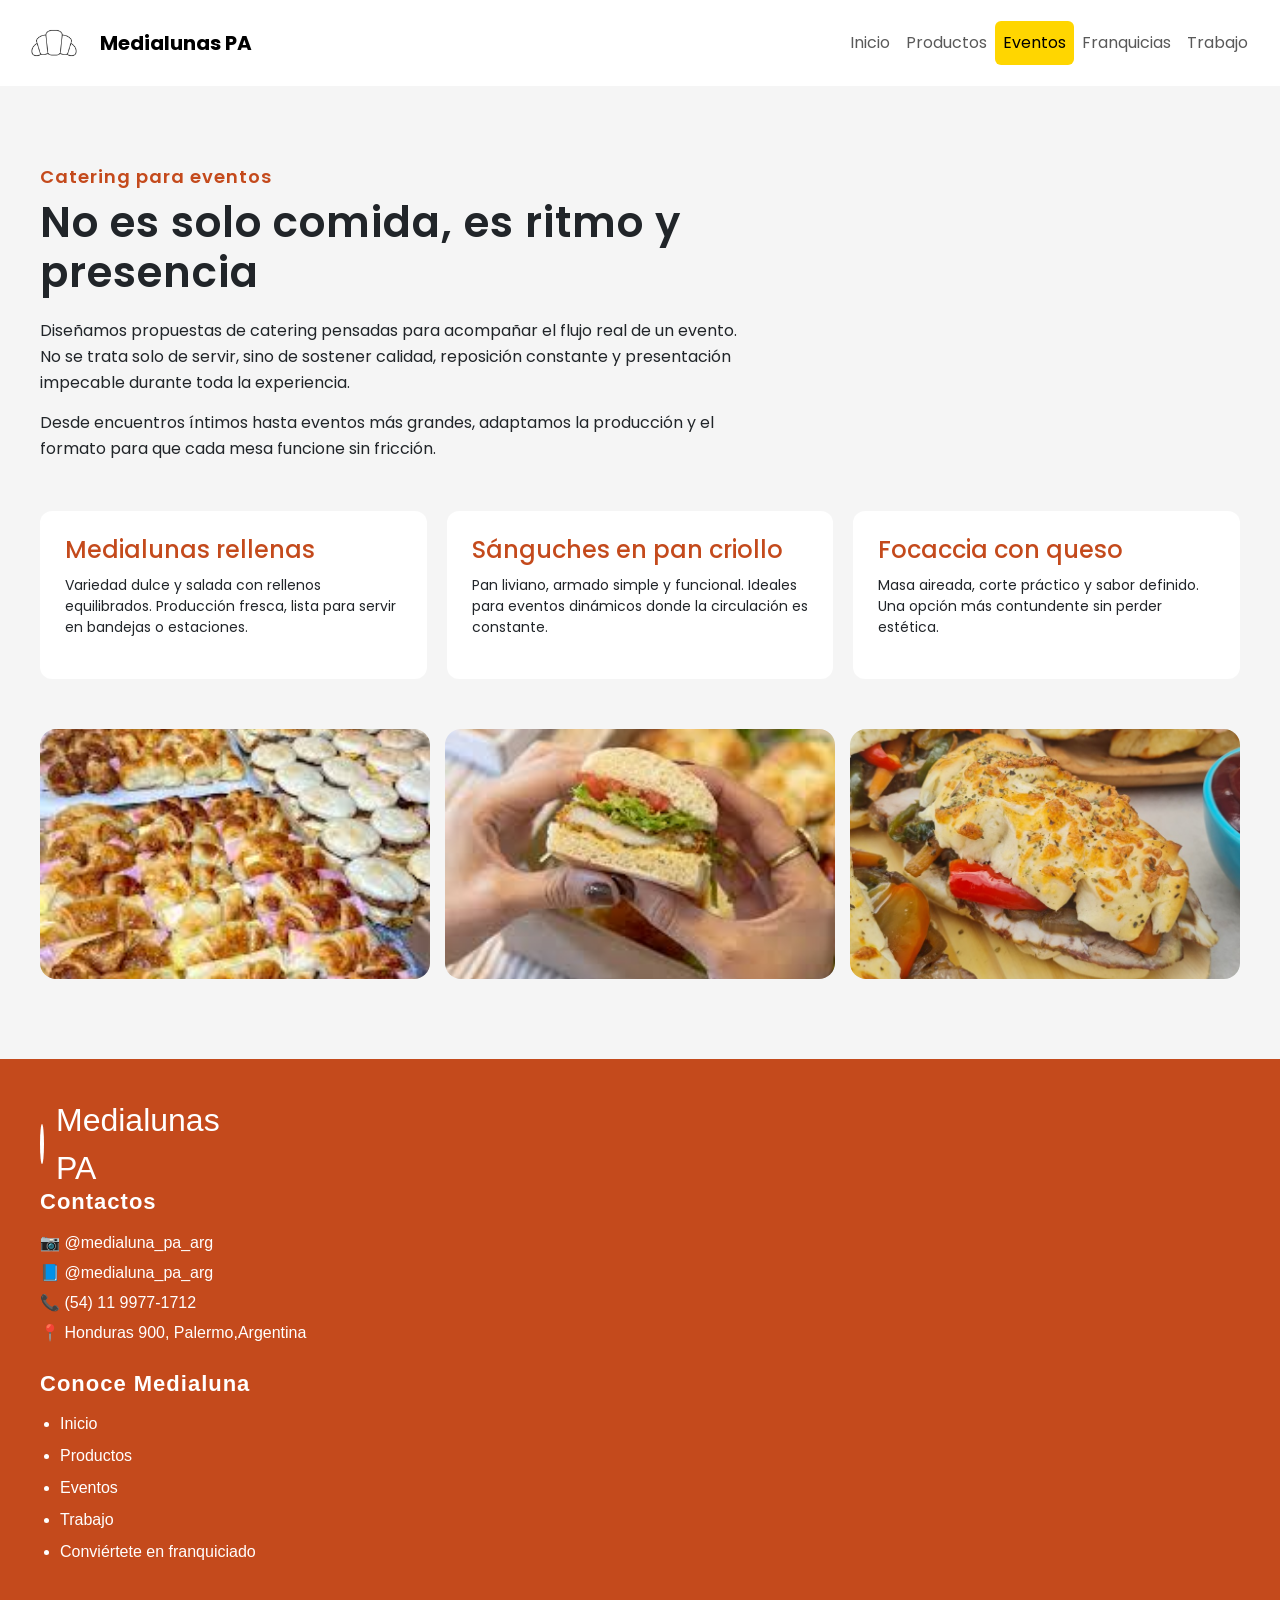
==== Pre entrega 1 Celi/pages/eventos.html @ 1284c1fe "Primer commit" ====
<!DOCTYPE html>
<html lang="es">

<head>
  <meta charset="UTF-8">
  <meta name="description" content="">
  <meta name="viewport" content="width=device-width, initial-scale=1.0">
  <title>MEDIALUNAS PA</title>
  <!-- CSS -->
  <link href="https://cdn.jsdelivr.net/npm/bootstrap@5.3.8/dist/css/bootstrap.min.css" rel="stylesheet">
  <link rel="stylesheet" href="../css/main.css">
  <link href="https://fonts.googleapis.com/css2?family=Poppins:wght@300;400;600&display=swap" rel="stylesheet">

</head>

<body>

  <!-- INTENTO DE NAVEGACION -->

  <header>
    <nav class="navbar navbar-expand-lg bg-white px-4">
      <a class="navbar-brand d-flex align-items-center" href="../index.html">
        <img src="../images/LOGO MEDIALUNA.jpeg" class="logo me-2" alt="">
        <span class="fw-bold">Medialunas PA</span>
      </a>

      <button class="navbar-toggler" type="button" data-bs-toggle="collapse" data-bs-target="#menu">
        <span class="navbar-toggler-icon"></span>
      </button>

      <div class="collapse navbar-collapse" id="menu">
        <ul class="navbar-nav ms-auto">
          <li class="nav-item">
            <a class="nav-link" href="../index.html">Inicio</a>
          </li>
          <li class="nav-item">
            <a class="nav-link" href="Productos.html">Productos</a>
          </li>
          <li class="nav-item">
            <a class="nav-link active" href="Eventos.html">Eventos</a>
          </li>
          <li class="nav-item">
            <a class="nav-link" href="franquicias.html">Franquicias</a>
          </li>
          <li class="nav-item">
            <a class="nav-link" href="trabajo.html">Trabajo</a>
          </li>
        </ul>
      </div>
    </nav>
  </header>
  <section class="catering">
  <div class="catering-container">

    <!-- TEXTO -->
    <div class="catering-texto">
      <h2>Catering para eventos</h2>
      <h3>No es solo comida, es ritmo y presencia</h3>

      <p>
        Diseñamos propuestas de catering pensadas para acompañar el flujo real de un evento. No se trata solo de servir, sino de sostener calidad, reposición constante y presentación impecable durante toda la experiencia.
      </p>

      <p>
        Desde encuentros íntimos hasta eventos más grandes, adaptamos la producción y el formato para que cada mesa funcione sin fricción.
      </p>
    </div>

    <!-- CARDS -->
    <div class="catering-cards">

      <div class="catering-card">
        <h4>Medialunas rellenas</h4>
        <p>
          Variedad dulce y salada con rellenos equilibrados. Producción fresca, lista para servir en bandejas o estaciones.
        </p>
      </div>

      <div class="catering-card">
        <h4>Sánguches en pan criollo</h4>
        <p>
          Pan liviano, armado simple y funcional. Ideales para eventos dinámicos donde la circulación es constante.
        </p>
      </div>

      <div class="catering-card">
        <h4>Focaccia con queso</h4>
        <p>
          Masa aireada, corte práctico y sabor definido. Una opción más contundente sin perder estética.
        </p>
      </div>

    </div>

    <!-- GALERÍA -->
    <div class="catering-galeria">

      <div class="catering-img">
        <img src="../images/CATERING1.jfif" alt="Medialunas rellenas dulces y saladas presentadas en bandejas">
      </div>

      <div class="catering-img">
        <img src="../images/CATERING3.jfif" alt="Pan tipo focaccia con queso, corte en porciones para catering">
      </div>

      <div class="catering-img">
        <img src="../images/CATERING2.jpg" alt="Sánguches con pan criollo rellenos, listos para servir en eventos">
      </div>

    </div>

  </div>
</section>


  <!-- Boostrap -->
  <script src="https://cdn.jsdelivr.net/npm/bootstrap@5.3.8/dist/js/bootstrap.bundle.min.js"
    integrity="sha384-FKyoEForCGlyvwx9Hj09JcYn3nv7wiPVlz7YYwJrWVcXK/BmnVDxM+D2scQbITxI"
    crossorigin="anonymous"></script>

<footer class="footer">
  <div class="footer-container">

    <!-- Logo + Apps -->
    <div class="footer-col logo-col">
      <div class="logo">
        <div class="logo-icon"></div>
        <span>Medialunas PA</span>
      </div>


    <!-- Contactos -->
    <div class="footer-col">
      <h3>Contactos</h3>
      <p>📷 @medialuna_pa_arg</p>
      <p>📘 @medialuna_pa_arg</p>
      <p>📞 (54) 11 9977-1712</p>
      <p>📍 Honduras 900, Palermo,Argentina </p>
    </div>

    <!-- Navegación -->
    <div class="footer-col">
      <h3>Conoce Medialuna</h3>
      <ul>
        <li>Inicio</li>
        <li>Productos</li>
        <li>Eventos</li>
        <li>Trabajo</li>
        <li>Conviértete en franquiciado</li>
      </ul>
    </div>

  </div>
</footer>

  </body>


</html>
---- Pre entrega 1 Celi/css/main.css ----
.logo{
    width: 100px; 
}


.carousel-item img{
  height: 600px;
  object-fit: cover;
}


body{
  font-family: 'Poppins', sans-serif;
}


h2, h3{
  letter-spacing: 1px;
  font-weight: 600;
}

.historia {
  background-color: #d9d3c3;
  padding: 80px 40px;
}

.historia-container {
  max-width: 1200px;
  margin: 0 auto;
  display: flex;
  align-items: stretch; /* iguala alturas */
}

/* IMAGEN */
.historia-img {
  width: 50%;
}

.historia-img img {
  width: 100%;
  height: 100%;
  object-fit: cover;
  border-radius: 30px 0 0 30px;
}

/* TEXTO */
.historia-texto {
  width: 50%;
  padding: 40px;
  color: #5a1e14;
  font-family: 'Arial', sans-serif;
  display: flex;
  flex-direction: column;
  justify-content: center;
}

.historia-texto h2 {
  font-size: 48px;
  margin-bottom: 20px;
  font-weight: 700;
}

.historia-texto p {
  font-size: 18px;
  line-height: 1.7;
  margin-bottom: 20px;
}

/* RESPONSIVE */
@media (max-width: 768px) {
  .historia-container {
    flex-direction: column;
  }

  .historia-img,
  .historia-texto {
    width: 100%;
  }

  .historia-img img {
    height: auto;
    border-radius: 30px 30px 0 0;
  }
}

/* SECCIÓN CHEF */
.chef {
  background-color: #f8f8f8;
  padding: 60px 40px;
}

/* CONTENEDOR */
.chef-container {
  max-width: 1200px;
  margin: 0 auto;
  display: flex;
  align-items: center;
  gap: 40px;
}

/* IMAGEN */
.chef-img {
  flex: 0 0 250px;
}

.chef-img img {
  width: 100%;
  height: auto;
  border-radius: 50%;
  object-fit: cover;
  display: block;
}

/* TEXTO */
.chef-texto {
  flex: 1;
}

.chef-texto h2 {
  font-weight: 600;
  margin-bottom: 1rem;
}

.chef-texto p {
  color: #333;
  line-height: 1.6;
}

/* RESPONSIVE */
@media (max-width: 768px) {
  .chef-container {
    flex-direction: column;
    text-align: center;
  }

  .chef-img {
    flex: none;
  }
}


.logo{
  height: 50px;
}

.nav-link{
  padding: 10px 18px;
  border-radius: 6px;
}

.nav-link.active,
.nav-link:hover{
  background-color: #ffd600;
  color: #000;
}


.navbar-brand {
  gap: 8px;
}

.navbar-brand img {
  height: 60px;
  width: auto;
  flex-shrink: 0;
}




/*TABLA DE EXEL*/
.productos {
  display: grid;
  grid-template-columns: repeat(4, 1fr);
}

.producto {
  display: grid;
  grid-template-columns: repeat(2, 1fr);
  grid-column: span 2;
}

.producto img {
  width: 100%;
  height: 320px;
  object-fit: cover;
}

.info {
  height: 320px;
  padding: 40px;
  display: flex;
  flex-direction: column;
  justify-content: center;
}

/*PAGINA EVENTOS*/

.catering {
  padding: 80px 40px;
  background: #f5f5f5;
}

.catering-container {
  max-width: 1200px;
  margin: 0 auto;
}

/* TEXTO */
.catering-texto {
  max-width: 700px;
  margin-bottom: 50px;
}

.catering-texto h2 {
  font-size: 18px;
  color: #c44a1c;
  margin-bottom: 10px;
}

.catering-texto h3 {
  font-size: 42px;
  margin-bottom: 20px;
}

.catering-texto p {
  margin-bottom: 15px;
  line-height: 1.6;
}

/* CARDS */
.catering-cards {
  display: grid;
  grid-template-columns: repeat(3, 1fr);
  gap: 20px;
  margin-bottom: 50px;
}

.catering-card {
  background: #fff;
  padding: 25px;
  border-radius: 12px;
}

.catering-card h4 {
  margin-bottom: 10px;
  color: #c44a1c;
}

.catering-card p {
  font-size: 14px;
  line-height: 1.5;
}

/* GALERÍA */
.catering-galeria {
  display: grid;
  grid-template-columns: repeat(3, 1fr);
  gap: 15px;
}

.catering-img img {
  width: 100%;
  height: 250px;
  object-fit: cover;
  border-radius: 16px;
}

/* RESPONSIVE */
@media (max-width: 900px) {
  .catering-cards {
    grid-template-columns: 1fr;
  }

  .catering-galeria {
    grid-template-columns: 1fr;
  }

  .catering-texto h3 {
    font-size: 30px;
  }
}

.footer {
  background-color: #c44a1c;
  color: #fff;
  padding: 60px 40px;
  font-family: 'Arial', sans-serif;
}

.footer-container {
  display: flex;
  justify-content: space-between;
  align-items: flex-start;
  max-width: 1200px;
  margin: 0 auto;
  gap: 40px;
}

.footer-col {
  flex: 1;
}

.logo-col {
  display: flex;
  flex-direction: column;
  gap: 20px;
}

.logo {
  display: flex;
  align-items: center;
  gap: 12px;
  font-size: 32px;
  font-weight: 500;
}

.logo-icon {
  width: 40px;
  height: 40px;
  border: 2px solid #fff;
  border-radius: 50%;
}

.apps img {
  width: 150px;
  margin-right: 10px;
}

.footer h3 {
  margin-bottom: 15px;
  font-size: 22px;
}

.footer p {
  margin: 6px 0;
  font-size: 16px;
}

.footer ul {
  list-style: disc;
  padding-left: 20px;
}

.footer ul li {
  margin-bottom: 8px;
  font-size: 16px;
}

/* Pagina franquicia */

.proceso {
  padding: 80px 40px;
  background: #f5f5f5;
}

.proceso-container {
  max-width: 1200px;
  margin: 0 auto;
  text-align: center;
}

.proceso-titulo {
  font-size: 48px;
  margin-bottom: 20px;
}

.proceso-subtitulo {
  max-width: 800px;
  margin: 0 auto 60px;
  font-size: 18px;
  line-height: 1.6;
}

/* GRID */
.proceso-grid {
  display: grid;
  grid-template-columns: repeat(3, 1fr); /* 3 arriba */
  gap: 30px;
}

/* BLOQUES */
.proceso-item {
  background: #fff;
  padding: 30px;
  border-radius: 16px;
  text-align: left;
  min-height: 180px;
}

.proceso-item h3 {
  margin-bottom: 10px;
  font-size: 20px;
}

.proceso-item p {
  font-size: 16px;
  line-height: 1.5;
}

/* RESPONSIVE */
@media (max-width: 900px) {
  .proceso-grid {
    grid-template-columns: repeat(2, 1fr);
  }
}

@media (max-width: 600px) {
  .proceso-grid {
    grid-template-columns: 1fr;
  }
}

.formulario {
  padding: 80px 40px;
  background: #ffffff;
}

.formulario-container {
  max-width: 900px;
  margin: 0 auto;
}

/* HEADER */
.formulario-header h2 {
  font-size: 18px;
  margin-bottom: 10px;
  color: #888;
}

.formulario-header h3 {
  font-size: 40px;
  margin-bottom: 15px;
}

.formulario-header p {
  font-size: 16px;
  margin-bottom: 40px;
}

/* GRID */
.form-grid {
  display: grid;
  grid-template-columns: repeat(2, 1fr);
  gap: 20px;
}

/* INPUTS */
.form-group {
  display: flex;
  flex-direction: column;
}

.form-group.full {
  margin-top: 20px;
}

label {
  font-size: 14px;
  margin-bottom: 6px;
}

input,
textarea {
  padding: 12px;
  border: 1px solid #ccc;
  border-radius: 8px;
  font-size: 14px;
}

textarea {
  resize: none;
  height: 100px;
}

/* CONTADOR */
.contador {
  font-size: 12px;
  color: #888;
  margin-top: 5px;
  display: block;
  text-align: right;
}

/* BOTÓN */
.btn-enviar {
  margin-top: 20px;
  padding: 14px 30px;
  border: none;
  background: #c44a1c;
  color: #fff;
  border-radius: 30px;
  font-size: 16px;
  cursor: pointer;
}

/* RESPONSIVE */
@media (max-width: 768px) {
  .form-grid {
    grid-template-columns: 1fr;
  }
}

/* Pagina Trabajo */

.trabajo {
  padding: 80px 40px;
  background: #111;
  color: #fff;
}

.trabajo-container {
  max-width: 1200px;
  margin: 0 auto;
  display: flex;
  gap: 60px;
  align-items: center;
}

/* TEXTO */
.trabajo-texto {
  flex: 1;
}

.trabajo-texto h2 {
  font-size: 18px;
  color: #c44a1c;
  margin-bottom: 10px;
}

.trabajo-texto h3 {
  font-size: 42px;
  margin-bottom: 20px;
}

.trabajo-texto p {
  margin-bottom: 15px;
  line-height: 1.6;
}

/* BOTÓN */
.trabajo-btn {
  display: inline-block;
  margin-top: 20px;
  padding: 14px 28px;
  background: #c44a1c;
  color: #fff;
  text-decoration: none;
  border-radius: 30px;
}

/* CARDS */
.trabajo-cards {
  flex: 1;
  display: grid;
  grid-template-columns: repeat(2, 1fr);
  gap: 20px;
}

.trabajo-card {
  background: #1a1a1a;
  padding: 20px;
  border-radius: 12px;
}

.trabajo-card h4 {
  margin-bottom: 10px;
  color: #c44a1c;
}

.trabajo-card p {
  font-size: 14px;
  line-height: 1.5;
}

/* RESPONSIVE */
@media (max-width: 768px) {
  .trabajo-container {
    flex-direction: column;
  }

  .trabajo-cards {
    grid-template-columns: 1fr;
  }

  .trabajo-texto h3 {
    font-size: 30px;
  }
}
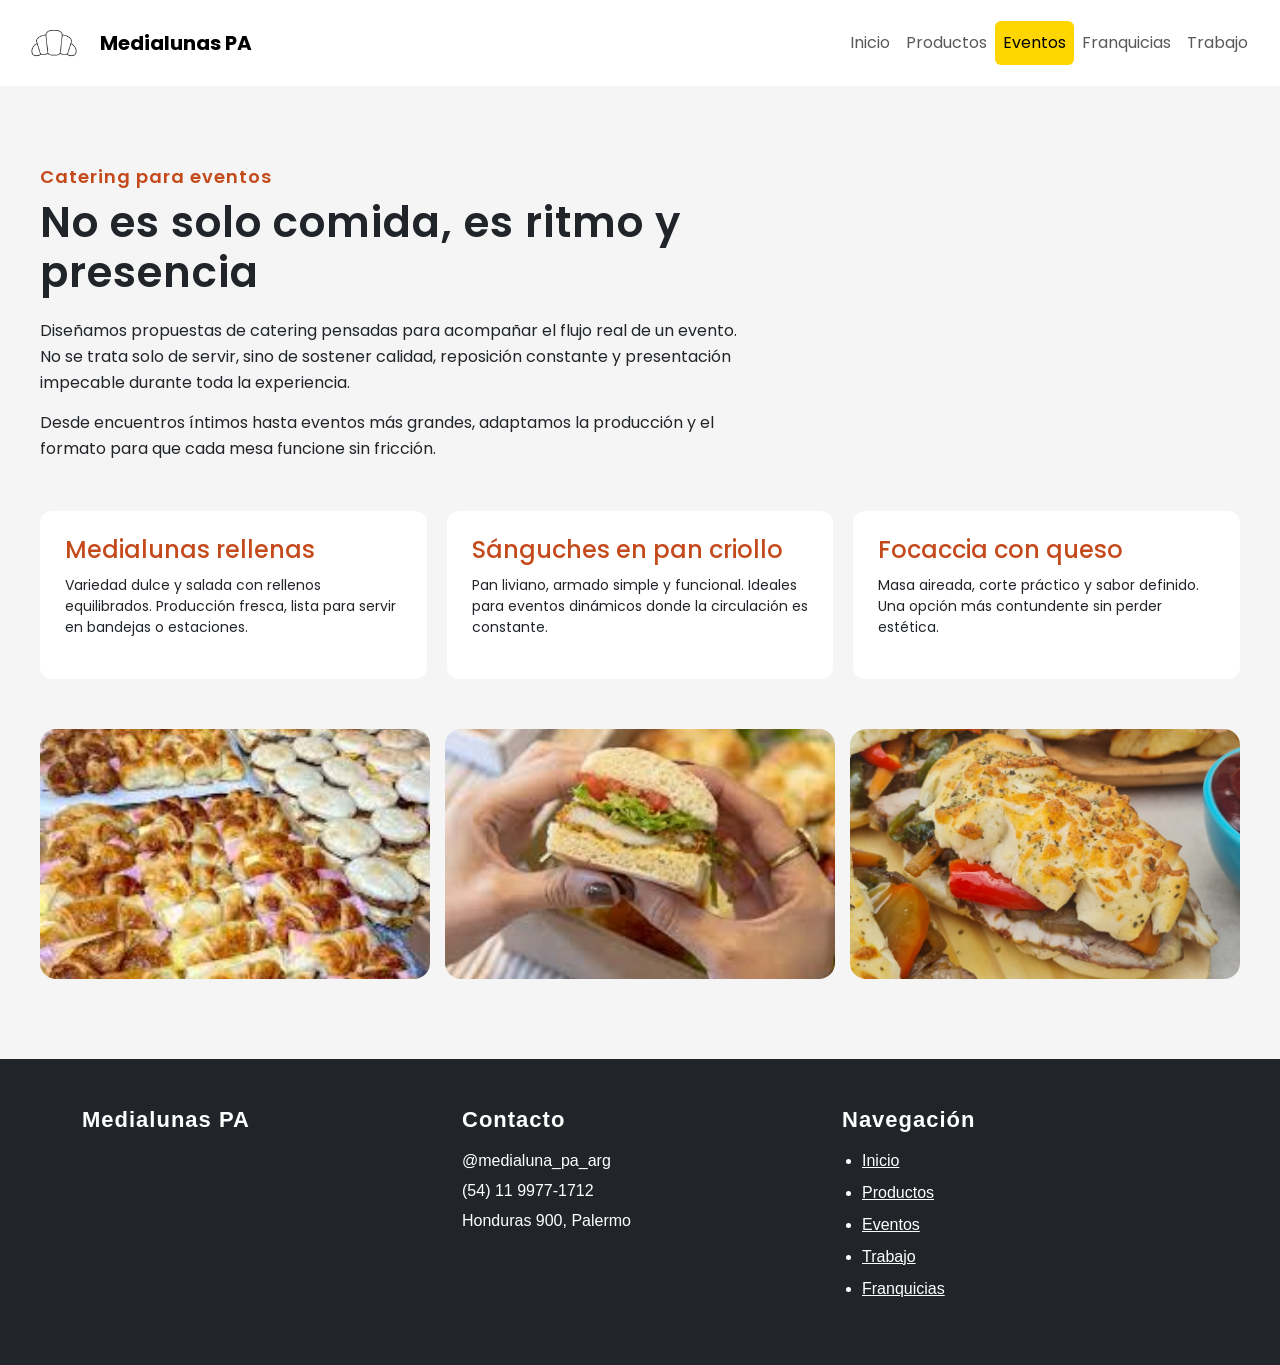
==== commit 658b7b2e: "modifique footer" ====
--- a/Pre entrega 1 Celi/pages/eventos.html
+++ b/Pre entrega 1 Celi/pages/eventos.html
@@ -118,41 +118,36 @@
     integrity="sha384-FKyoEForCGlyvwx9Hj09JcYn3nv7wiPVlz7YYwJrWVcXK/BmnVDxM+D2scQbITxI"
     crossorigin="anonymous"></script>
 
-<footer class="footer">
-  <div class="footer-container">
+<!-- FOOTER -->
+<footer class="footer bg-dark text-white py-5">
+  <div class="container">
+    <div class="row">
 
-    <!-- Logo + Apps -->
-    <div class="footer-col logo-col">
-      <div class="logo">
-        <div class="logo-icon"></div>
-        <span>Medialunas PA</span>
+      <div class="col-md-4">
+        <h3>Medialunas PA</h3>
       </div>
 
+      <div class="col-md-4">
+        <h3>Contacto</h3>
+        <p>@medialuna_pa_arg</p>
+        <p>(54) 11 9977-1712</p>
+        <p>Honduras 900, Palermo</p>
+      </div>
 
-    <!-- Contactos -->
-    <div class="footer-col">
-      <h3>Contactos</h3>
-      <p>📷 @medialuna_pa_arg</p>
-      <p>📘 @medialuna_pa_arg</p>
-      <p>📞 (54) 11 9977-1712</p>
-      <p>📍 Honduras 900, Palermo,Argentina </p>
+      <div class="col-md-4">
+        <h3>Navegación</h3>
+        <ul class="list-unstyled">
+          <li><a href="../index.html" class="text-white">Inicio</a></li>
+          <li><a href="productos.html" class="text-white">Productos</a></li>
+          <li><a href="eventos.html" class="text-white">Eventos</a></li>
+          <li><a href="trabajo.html" class="text-white">Trabajo</a></li>
+          <li><a href="franquicias.html" class="text-white">Franquicias</a></li>
+        </ul>
+      </div>
+
     </div>
-
-    <!-- Navegación -->
-    <div class="footer-col">
-      <h3>Conoce Medialuna</h3>
-      <ul>
-        <li>Inicio</li>
-        <li>Productos</li>
-        <li>Eventos</li>
-        <li>Trabajo</li>
-        <li>Conviértete en franquiciado</li>
-      </ul>
-    </div>
-
   </div>
 </footer>
-
   </body>
 
 
--- a/Pre entrega 1 Celi/css/main.css
+++ b/Pre entrega 1 Celi/css/main.css
@@ -322,10 +322,6 @@
   border-radius: 50%;
 }
 
-.apps img {
-  width: 150px;
-  margin-right: 10px;
-}
 
 .footer h3 {
   margin-bottom: 15px;
